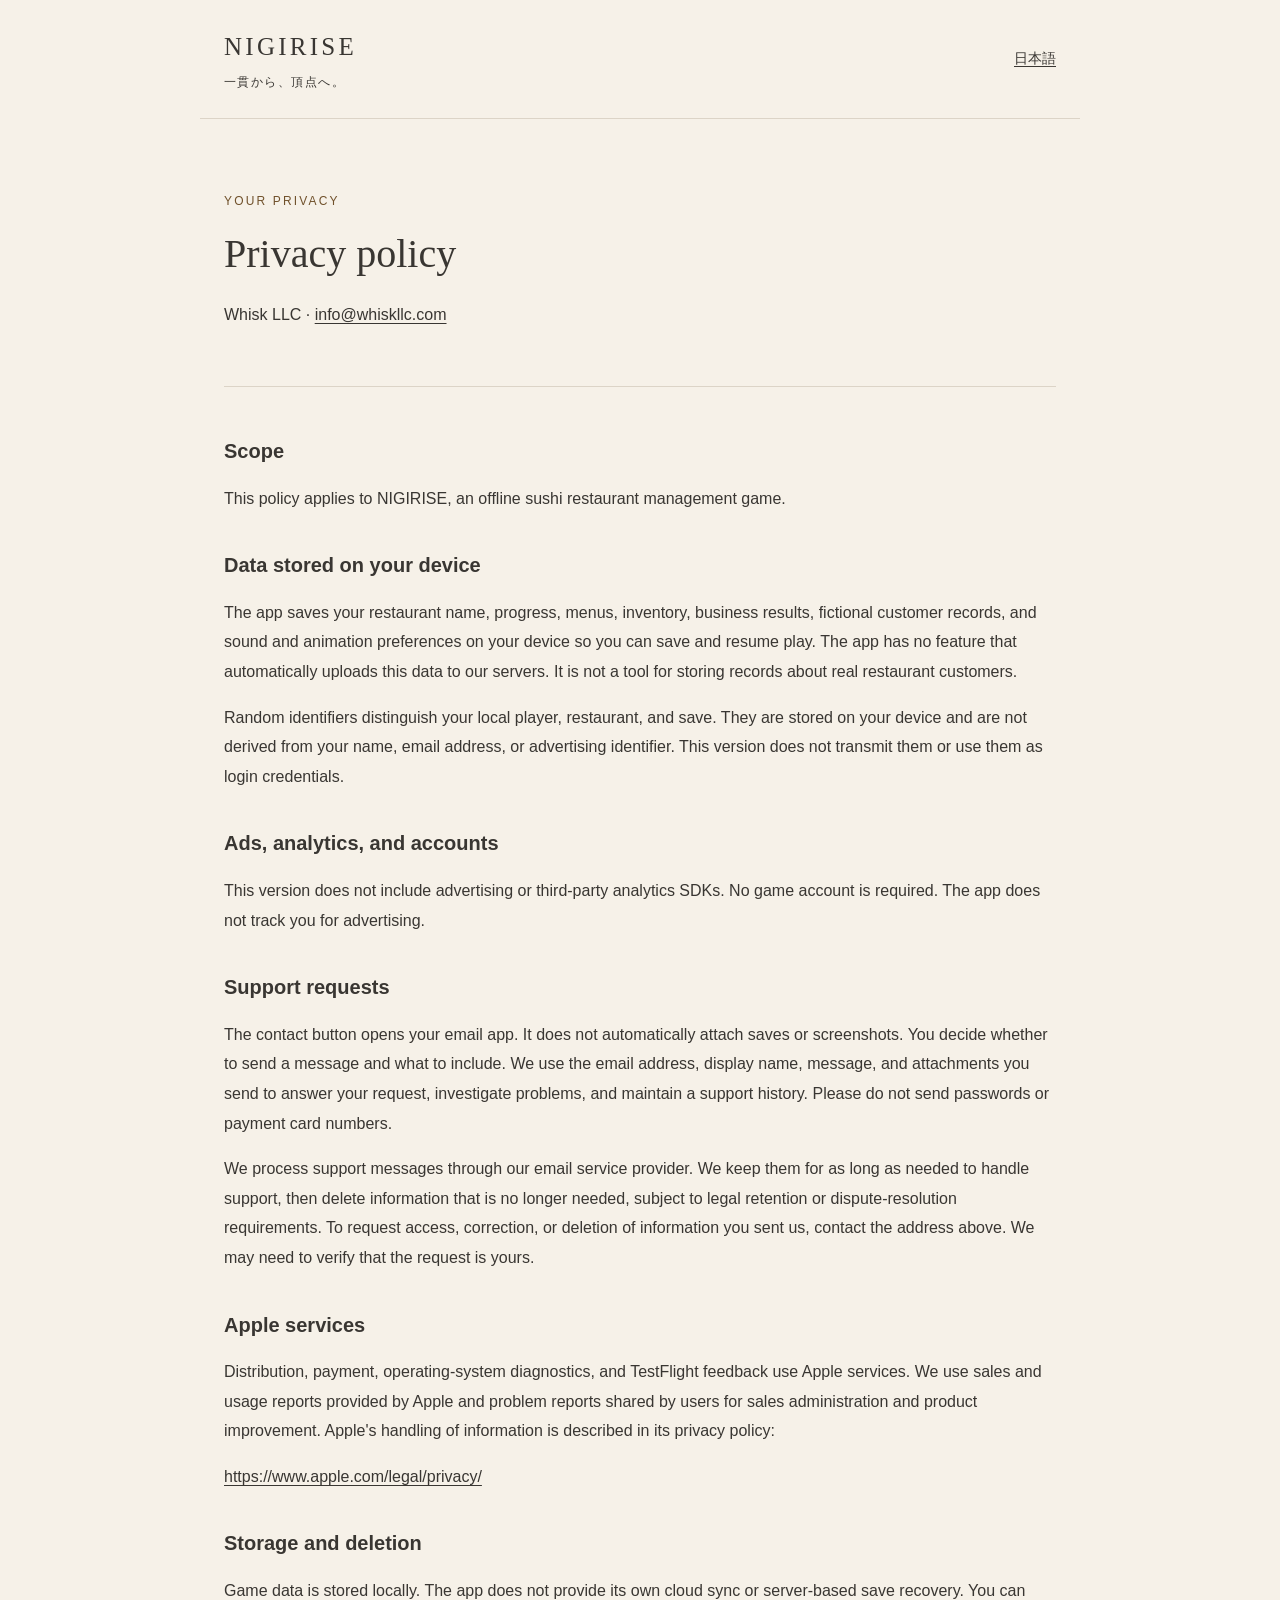
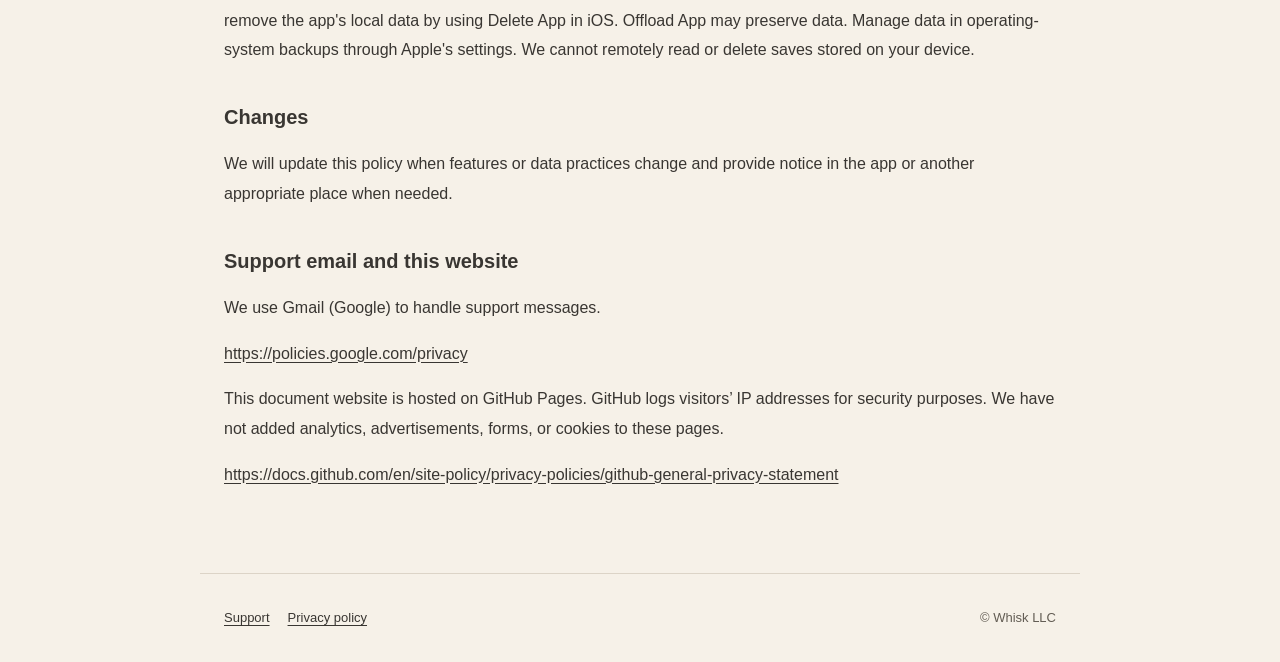
==== privacy-en.html @ f1bc5db5 "Publish NIGIRISE support and privacy documents" ====
<!doctype html>
<html lang="en"><head><meta charset="utf-8"><meta name="viewport" content="width=device-width, initial-scale=1"><meta name="color-scheme" content="light"><title>Privacy policy | NIGIRISE</title><meta name="description" content="Privacy policy — NIGIRISE"><link rel="stylesheet" href="style.css"></head>
<body><a class="skip" href="#main">Skip to content</a><header><a class="brand" href="en.html">NIGIRISE<span>一貫から、頂点へ。</span></a><a class="language" href="privacy-ja.html" lang="ja">日本語</a></header><main id="main"><div class="intro"><p class="eyebrow">YOUR PRIVACY</p><h1>Privacy policy</h1><p>Whisk LLC · <a href="mailto:info@whiskllc.com">info@whiskllc.com</a></p></div><div class="content"><section><h2>Scope</h2><p>This policy applies to NIGIRISE, an offline sushi restaurant management game.</p></section><section><h2>Data stored on your device</h2><p>The app saves your restaurant name, progress, menus, inventory, business results, fictional customer records, and sound and animation preferences on your device so you can save and resume play. The app has no feature that automatically uploads this data to our servers. It is not a tool for storing records about real restaurant customers.</p><p>Random identifiers distinguish your local player, restaurant, and save. They are stored on your device and are not derived from your name, email address, or advertising identifier. This version does not transmit them or use them as login credentials.</p></section><section><h2>Ads, analytics, and accounts</h2><p>This version does not include advertising or third-party analytics SDKs. No game account is required. The app does not track you for advertising.</p></section><section><h2>Support requests</h2><p>The contact button opens your email app. It does not automatically attach saves or screenshots. You decide whether to send a message and what to include. We use the email address, display name, message, and attachments you send to answer your request, investigate problems, and maintain a support history. Please do not send passwords or payment card numbers.</p><p>We process support messages through our email service provider. We keep them for as long as needed to handle support, then delete information that is no longer needed, subject to legal retention or dispute-resolution requirements. To request access, correction, or deletion of information you sent us, contact the address above. We may need to verify that the request is yours.</p></section><section><h2>Apple services</h2><p>Distribution, payment, operating-system diagnostics, and TestFlight feedback use Apple services. We use sales and usage reports provided by Apple and problem reports shared by users for sales administration and product improvement. Apple&#x27;s handling of information is described in its privacy policy:</p><p><a href="https://www.apple.com/legal/privacy/">https://www.apple.com/legal/privacy/</a></p></section><section><h2>Storage and deletion</h2><p>Game data is stored locally. The app does not provide its own cloud sync or server-based save recovery. You can remove the app&#x27;s local data by using Delete App in iOS. Offload App may preserve data. Manage data in operating-system backups through Apple&#x27;s settings. We cannot remotely read or delete saves stored on your device.</p></section><section><h2>Changes</h2><p>We will update this policy when features or data practices change and provide notice in the app or another appropriate place when needed.</p></section><section><h2>Support email and this website</h2><p>We use Gmail (Google) to handle support messages.</p><p><a href="https://policies.google.com/privacy">https://policies.google.com/privacy</a></p><p>This document website is hosted on GitHub Pages. GitHub logs visitors’ IP addresses for security purposes. We have not added analytics, advertisements, forms, or cookies to these pages.</p><p><a href="https://docs.github.com/en/site-policy/privacy-policies/github-general-privacy-statement">https://docs.github.com/en/site-policy/privacy-policies/github-general-privacy-statement</a></p></section></div></main><footer><a href="en.html">Support</a><a href="privacy-en.html">Privacy policy</a><span>© Whisk LLC</span></footer></body></html>
---- style.css ----
:root{font-family:-apple-system,BlinkMacSystemFont,"Hiragino Kaku Gothic ProN","Yu Gothic",sans-serif;color:#393632;background:#f6f1e8;font-size:16px;line-height:1.85}*{box-sizing:border-box}body{margin:0}a{color:inherit;text-underline-offset:.2em}a:hover{color:#70512b}a:focus-visible,summary:focus-visible{outline:3px solid #977240;outline-offset:5px}header,main,footer{max-width:880px;margin:auto;padding:24px}header{display:flex;align-items:center;justify-content:space-between;border-bottom:1px solid #dcd4c7;gap:16px}.brand{font-family:Georgia,"Yu Mincho",serif;font-size:25px;letter-spacing:.13em;text-decoration:none}.brand span{display:block;font:12px/2 sans-serif;letter-spacing:.12em}.language{padding:10px 0;min-height:44px;font-size:14px}.intro{padding:35px 0 40px;border-bottom:1px solid #dcd4c7}.eyebrow{font-size:12px;letter-spacing:.18em;color:#70512b}h1{font:500 clamp(27px,5vw,40px)/1.5 Georgia,"Yu Mincho",serif;margin:12px 0;overflow-wrap:anywhere}.lead{font-family:"Yu Mincho",serif;font-size:23px}.button{display:inline-block;padding:13px 23px;background:#393632;color:#fffaf0;text-decoration:none;border-radius:12px;margin-top:18px}.button:hover{background:#514a41;color:#fffaf0}.address{font-size:14px}.content{padding:24px 0}details{border-bottom:1px solid #dcd4c7;padding:8px 0}summary{font-weight:600;padding:15px 0;cursor:pointer;min-height:44px}details div{padding:0 0 10px 20px}p{overflow-wrap:anywhere}section{margin:24px 0 36px}h2{font-size:20px;line-height:1.6}footer{border-top:1px solid #dcd4c7;display:flex;flex-wrap:wrap;gap:18px;font-size:13px}footer a{padding:8px 0}footer span{margin-left:auto;padding:8px 0;color:#635d54}.skip{position:absolute;left:16px;top:-80px;padding:10px;background:#fff}.skip:focus{top:8px}@media(max-width:450px){header,main,footer{padding:20px}.intro{padding-top:24px}.brand{font-size:23px}footer span{width:100%;margin:0}details div{padding-left:0}}
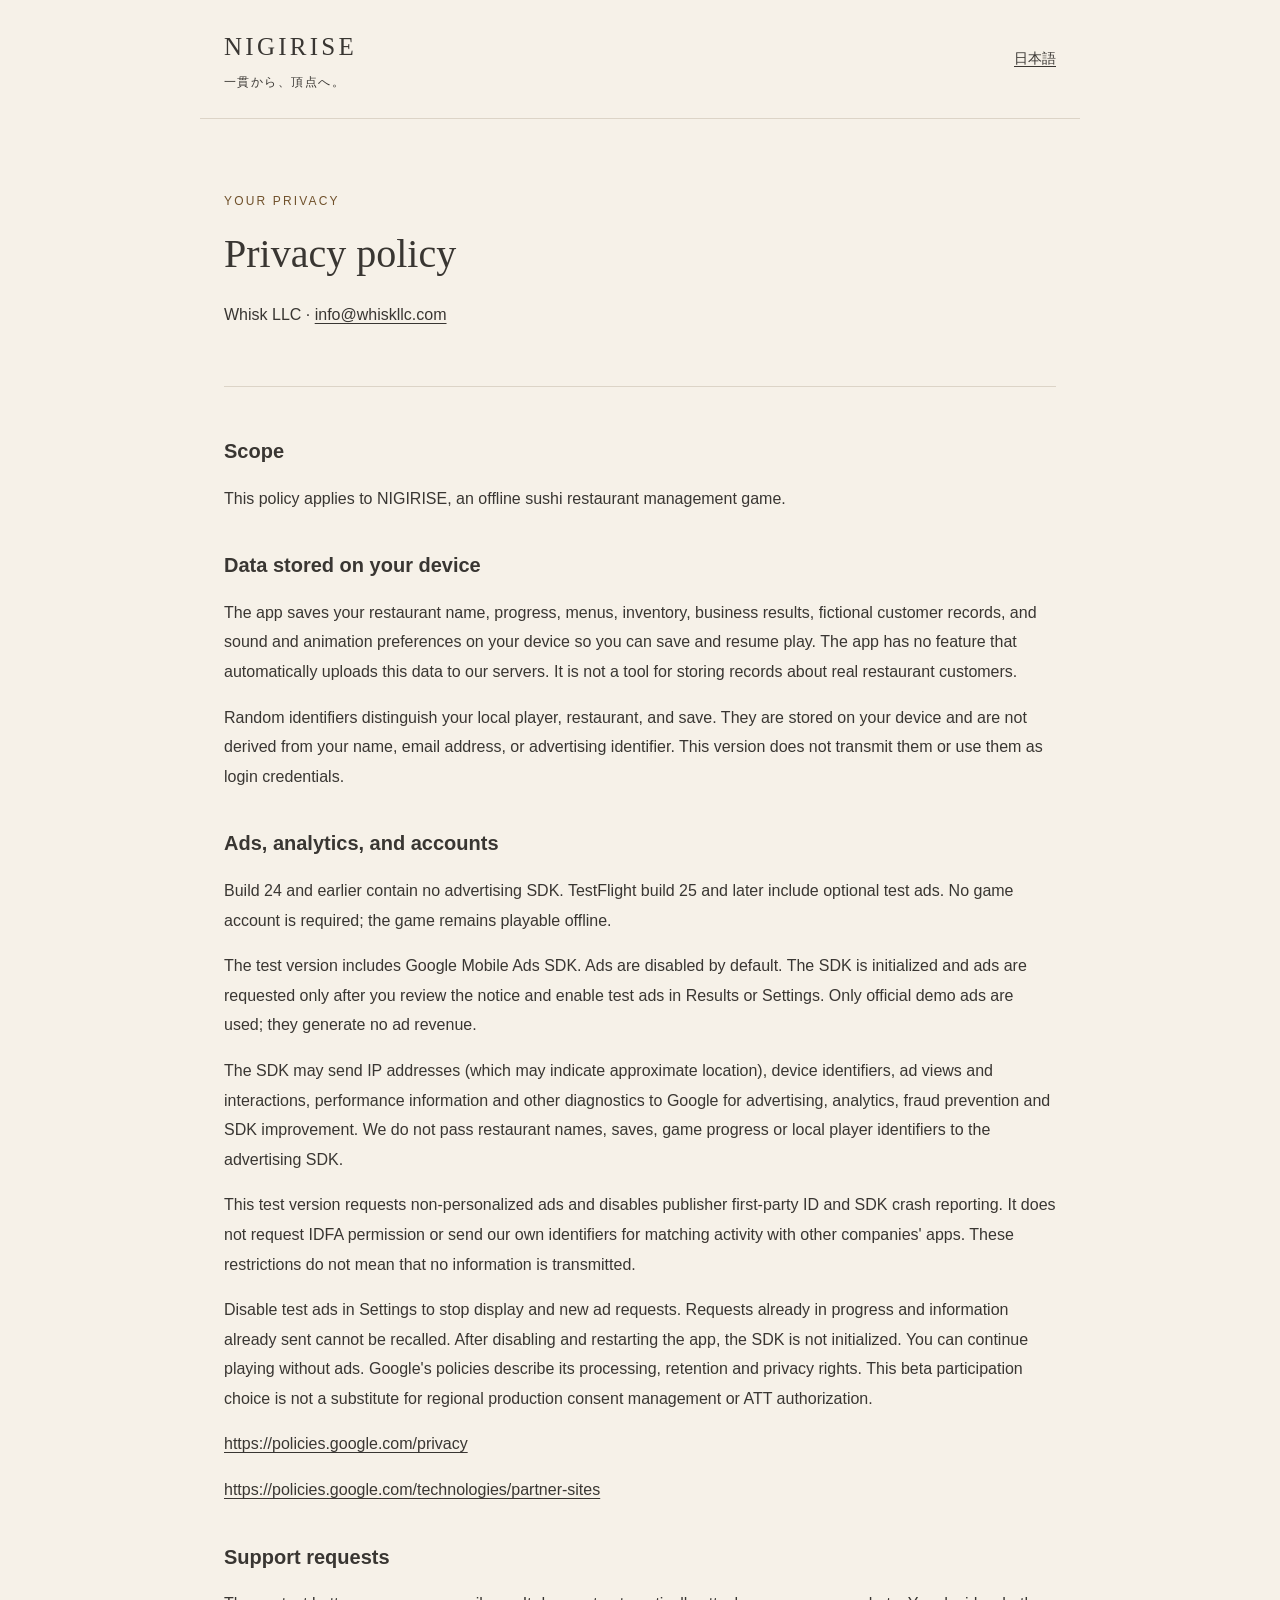
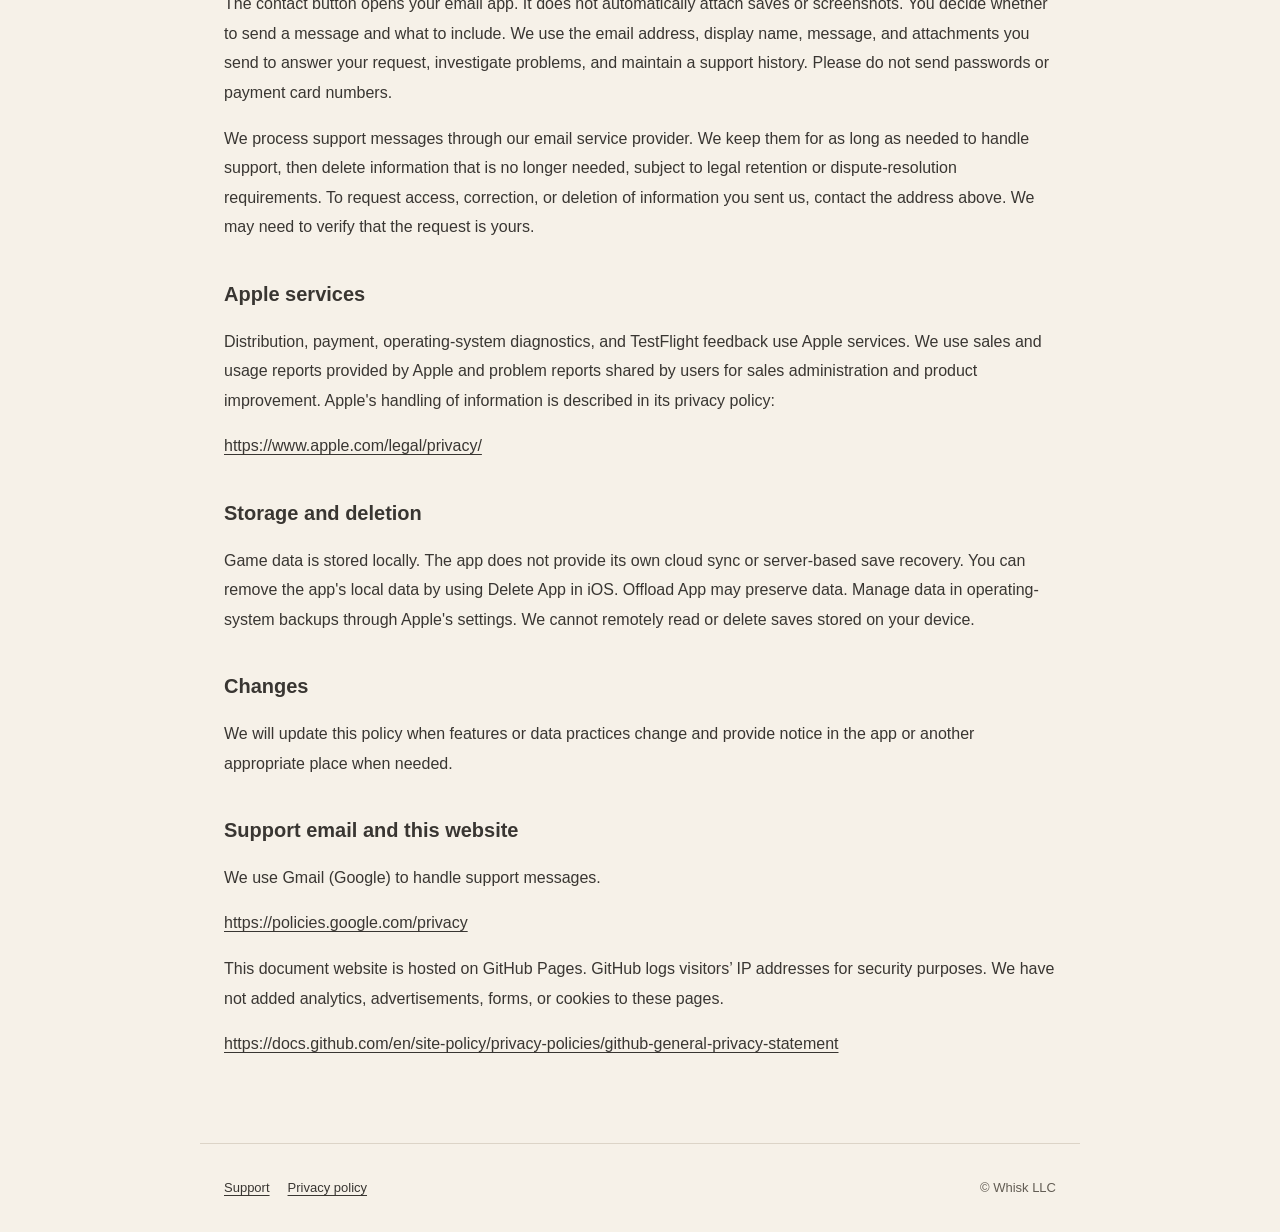
==== commit f7e44178: "Explain optional TestFlight demo ads and privacy controls" ====
--- a/privacy-en.html
+++ b/privacy-en.html
@@ -1,3 +1,3 @@
 <!doctype html>
 <html lang="en"><head><meta charset="utf-8"><meta name="viewport" content="width=device-width, initial-scale=1"><meta name="color-scheme" content="light"><title>Privacy policy | NIGIRISE</title><meta name="description" content="Privacy policy — NIGIRISE"><link rel="stylesheet" href="style.css"></head>
-<body><a class="skip" href="#main">Skip to content</a><header><a class="brand" href="en.html">NIGIRISE<span>一貫から、頂点へ。</span></a><a class="language" href="privacy-ja.html" lang="ja">日本語</a></header><main id="main"><div class="intro"><p class="eyebrow">YOUR PRIVACY</p><h1>Privacy policy</h1><p>Whisk LLC · <a href="mailto:info@whiskllc.com">info@whiskllc.com</a></p></div><div class="content"><section><h2>Scope</h2><p>This policy applies to NIGIRISE, an offline sushi restaurant management game.</p></section><section><h2>Data stored on your device</h2><p>The app saves your restaurant name, progress, menus, inventory, business results, fictional customer records, and sound and animation preferences on your device so you can save and resume play. The app has no feature that automatically uploads this data to our servers. It is not a tool for storing records about real restaurant customers.</p><p>Random identifiers distinguish your local player, restaurant, and save. They are stored on your device and are not derived from your name, email address, or advertising identifier. This version does not transmit them or use them as login credentials.</p></section><section><h2>Ads, analytics, and accounts</h2><p>This version does not include advertising or third-party analytics SDKs. No game account is required. The app does not track you for advertising.</p></section><section><h2>Support requests</h2><p>The contact button opens your email app. It does not automatically attach saves or screenshots. You decide whether to send a message and what to include. We use the email address, display name, message, and attachments you send to answer your request, investigate problems, and maintain a support history. Please do not send passwords or payment card numbers.</p><p>We process support messages through our email service provider. We keep them for as long as needed to handle support, then delete information that is no longer needed, subject to legal retention or dispute-resolution requirements. To request access, correction, or deletion of information you sent us, contact the address above. We may need to verify that the request is yours.</p></section><section><h2>Apple services</h2><p>Distribution, payment, operating-system diagnostics, and TestFlight feedback use Apple services. We use sales and usage reports provided by Apple and problem reports shared by users for sales administration and product improvement. Apple&#x27;s handling of information is described in its privacy policy:</p><p><a href="https://www.apple.com/legal/privacy/">https://www.apple.com/legal/privacy/</a></p></section><section><h2>Storage and deletion</h2><p>Game data is stored locally. The app does not provide its own cloud sync or server-based save recovery. You can remove the app&#x27;s local data by using Delete App in iOS. Offload App may preserve data. Manage data in operating-system backups through Apple&#x27;s settings. We cannot remotely read or delete saves stored on your device.</p></section><section><h2>Changes</h2><p>We will update this policy when features or data practices change and provide notice in the app or another appropriate place when needed.</p></section><section><h2>Support email and this website</h2><p>We use Gmail (Google) to handle support messages.</p><p><a href="https://policies.google.com/privacy">https://policies.google.com/privacy</a></p><p>This document website is hosted on GitHub Pages. GitHub logs visitors’ IP addresses for security purposes. We have not added analytics, advertisements, forms, or cookies to these pages.</p><p><a href="https://docs.github.com/en/site-policy/privacy-policies/github-general-privacy-statement">https://docs.github.com/en/site-policy/privacy-policies/github-general-privacy-statement</a></p></section></div></main><footer><a href="en.html">Support</a><a href="privacy-en.html">Privacy policy</a><span>© Whisk LLC</span></footer></body></html>
+<body><a class="skip" href="#main">Skip to content</a><header><a class="brand" href="en.html">NIGIRISE<span>一貫から、頂点へ。</span></a><a class="language" href="privacy-ja.html" lang="ja">日本語</a></header><main id="main"><div class="intro"><p class="eyebrow">YOUR PRIVACY</p><h1>Privacy policy</h1><p>Whisk LLC · <a href="mailto:info@whiskllc.com">info@whiskllc.com</a></p></div><div class="content"><section><h2>Scope</h2><p>This policy applies to NIGIRISE, an offline sushi restaurant management game.</p></section><section><h2>Data stored on your device</h2><p>The app saves your restaurant name, progress, menus, inventory, business results, fictional customer records, and sound and animation preferences on your device so you can save and resume play. The app has no feature that automatically uploads this data to our servers. It is not a tool for storing records about real restaurant customers.</p><p>Random identifiers distinguish your local player, restaurant, and save. They are stored on your device and are not derived from your name, email address, or advertising identifier. This version does not transmit them or use them as login credentials.</p></section><section><h2>Ads, analytics, and accounts</h2><p>Build 24 and earlier contain no advertising SDK. TestFlight build 25 and later include optional test ads. No game account is required; the game remains playable offline.</p><p>The test version includes Google Mobile Ads SDK. Ads are disabled by default. The SDK is initialized and ads are requested only after you review the notice and enable test ads in Results or Settings. Only official demo ads are used; they generate no ad revenue.</p><p>The SDK may send IP addresses (which may indicate approximate location), device identifiers, ad views and interactions, performance information and other diagnostics to Google for advertising, analytics, fraud prevention and SDK improvement. We do not pass restaurant names, saves, game progress or local player identifiers to the advertising SDK.</p><p>This test version requests non-personalized ads and disables publisher first-party ID and SDK crash reporting. It does not request IDFA permission or send our own identifiers for matching activity with other companies&#x27; apps. These restrictions do not mean that no information is transmitted.</p><p>Disable test ads in Settings to stop display and new ad requests. Requests already in progress and information already sent cannot be recalled. After disabling and restarting the app, the SDK is not initialized. You can continue playing without ads. Google&#x27;s policies describe its processing, retention and privacy rights. This beta participation choice is not a substitute for regional production consent management or ATT authorization.</p><p><a href="https://policies.google.com/privacy">https://policies.google.com/privacy</a></p><p><a href="https://policies.google.com/technologies/partner-sites">https://policies.google.com/technologies/partner-sites</a></p></section><section><h2>Support requests</h2><p>The contact button opens your email app. It does not automatically attach saves or screenshots. You decide whether to send a message and what to include. We use the email address, display name, message, and attachments you send to answer your request, investigate problems, and maintain a support history. Please do not send passwords or payment card numbers.</p><p>We process support messages through our email service provider. We keep them for as long as needed to handle support, then delete information that is no longer needed, subject to legal retention or dispute-resolution requirements. To request access, correction, or deletion of information you sent us, contact the address above. We may need to verify that the request is yours.</p></section><section><h2>Apple services</h2><p>Distribution, payment, operating-system diagnostics, and TestFlight feedback use Apple services. We use sales and usage reports provided by Apple and problem reports shared by users for sales administration and product improvement. Apple&#x27;s handling of information is described in its privacy policy:</p><p><a href="https://www.apple.com/legal/privacy/">https://www.apple.com/legal/privacy/</a></p></section><section><h2>Storage and deletion</h2><p>Game data is stored locally. The app does not provide its own cloud sync or server-based save recovery. You can remove the app&#x27;s local data by using Delete App in iOS. Offload App may preserve data. Manage data in operating-system backups through Apple&#x27;s settings. We cannot remotely read or delete saves stored on your device.</p></section><section><h2>Changes</h2><p>We will update this policy when features or data practices change and provide notice in the app or another appropriate place when needed.</p></section><section><h2>Support email and this website</h2><p>We use Gmail (Google) to handle support messages.</p><p><a href="https://policies.google.com/privacy">https://policies.google.com/privacy</a></p><p>This document website is hosted on GitHub Pages. GitHub logs visitors’ IP addresses for security purposes. We have not added analytics, advertisements, forms, or cookies to these pages.</p><p><a href="https://docs.github.com/en/site-policy/privacy-policies/github-general-privacy-statement">https://docs.github.com/en/site-policy/privacy-policies/github-general-privacy-statement</a></p></section></div></main><footer><a href="en.html">Support</a><a href="privacy-en.html">Privacy policy</a><span>© Whisk LLC</span></footer></body></html>
